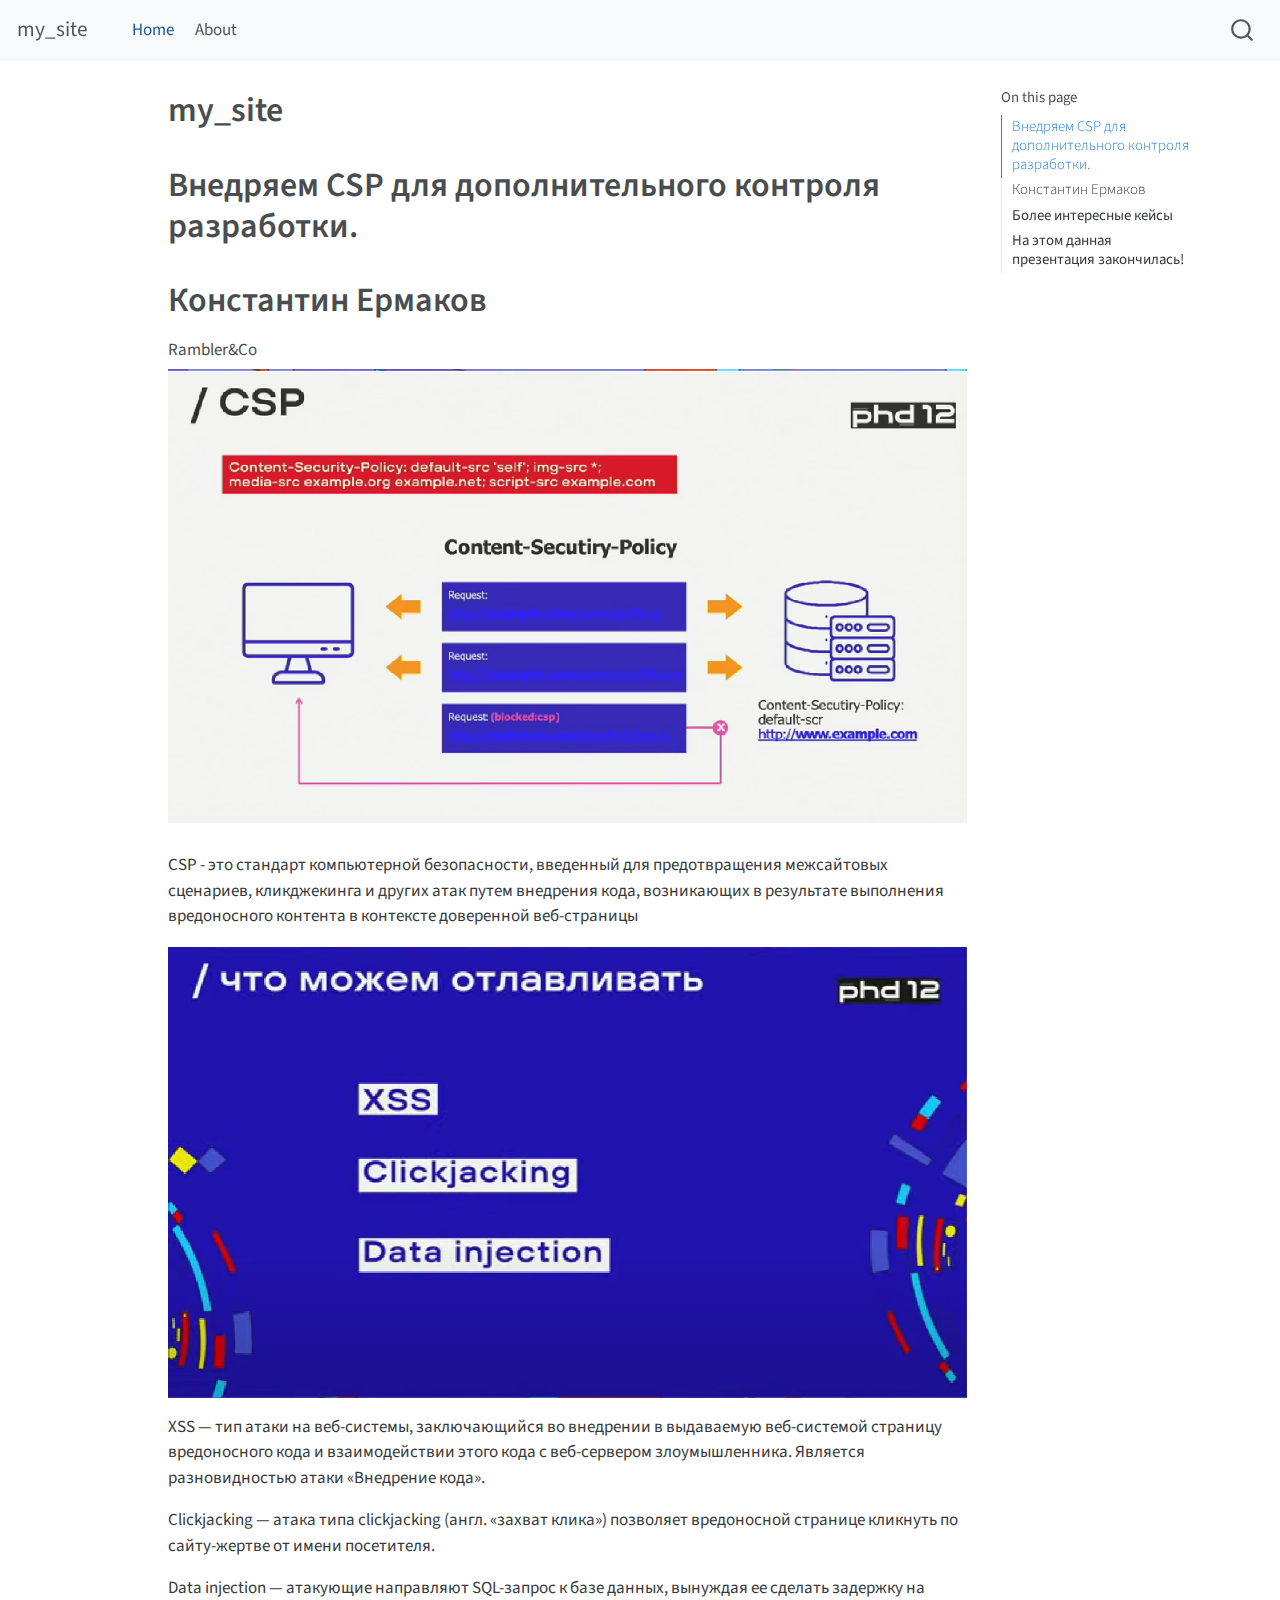
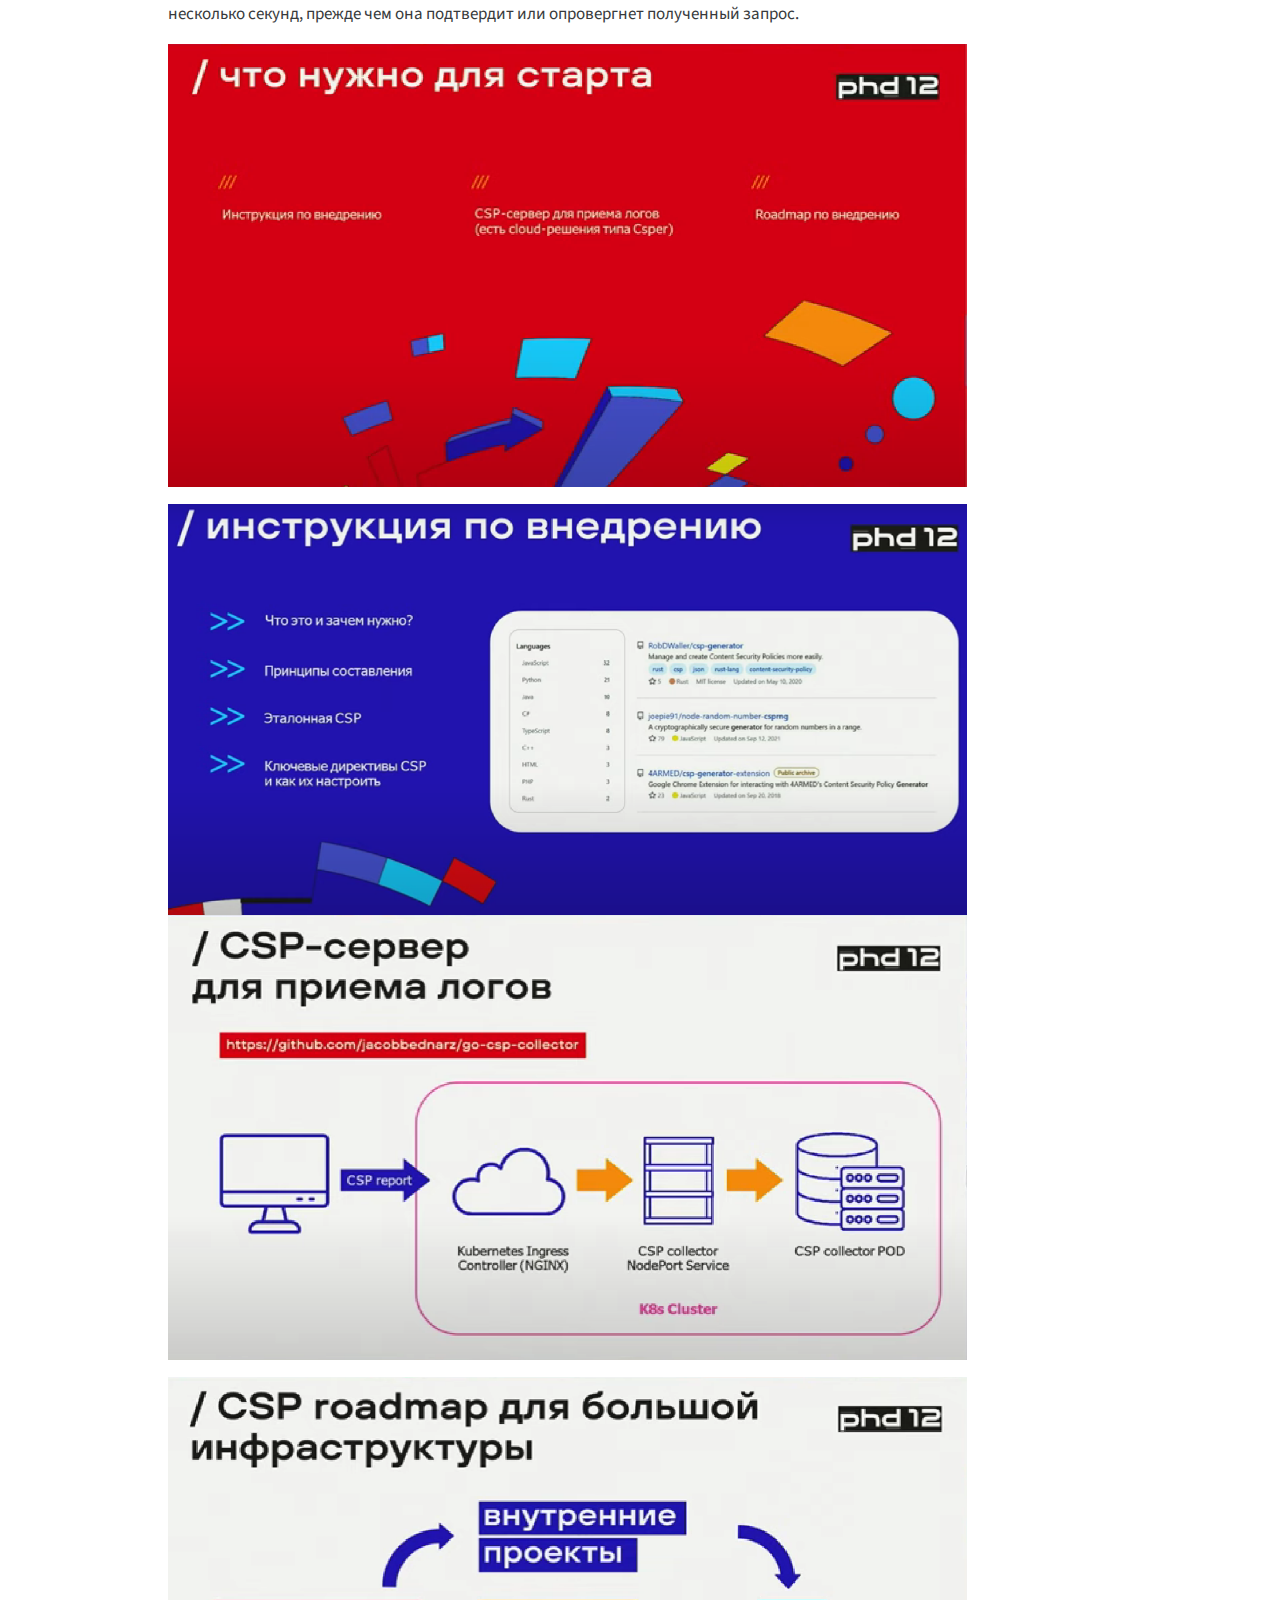
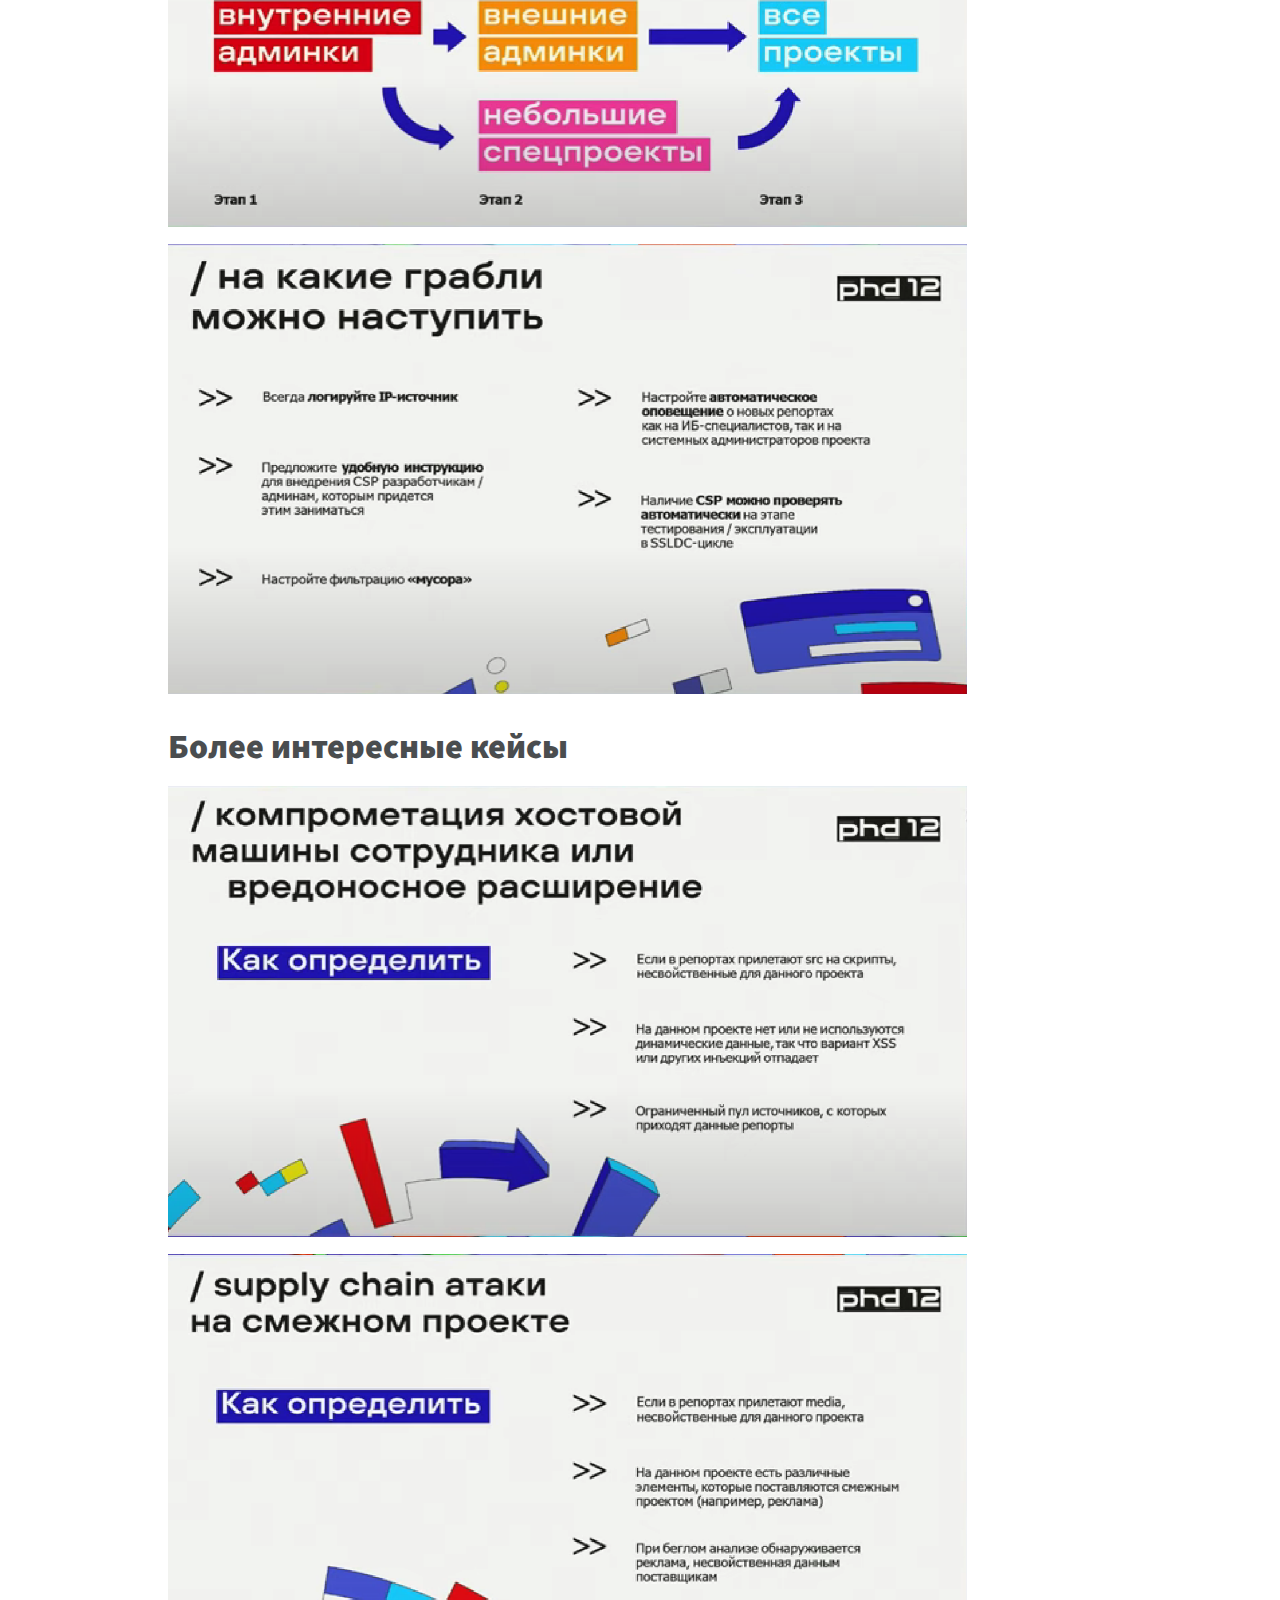
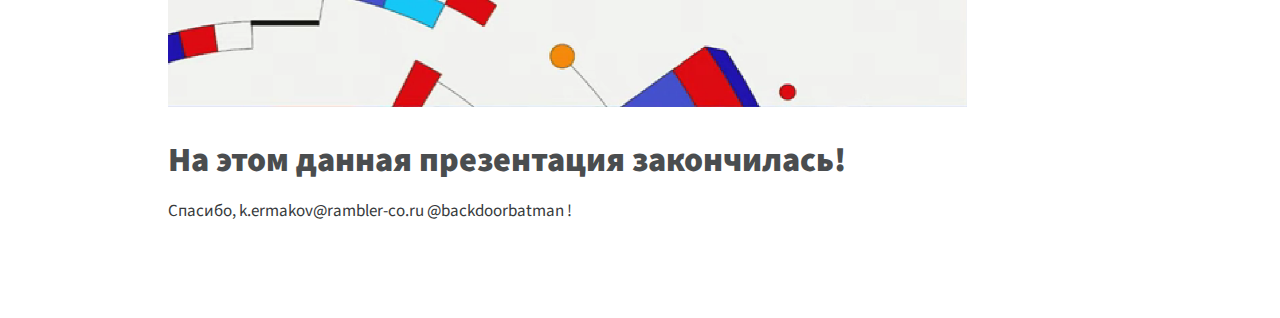
==== docs/index.html @ 633e25b5 "first commit" ====
<!DOCTYPE html>
<html xmlns="http://www.w3.org/1999/xhtml" lang="en" xml:lang="en"><head>

<meta charset="utf-8">
<meta name="generator" content="quarto-1.3.287">

<meta name="viewport" content="width=device-width, initial-scale=1.0, user-scalable=yes">


<title>my_site</title>
<style>
code{white-space: pre-wrap;}
span.smallcaps{font-variant: small-caps;}
div.columns{display: flex; gap: min(4vw, 1.5em);}
div.column{flex: auto; overflow-x: auto;}
div.hanging-indent{margin-left: 1.5em; text-indent: -1.5em;}
ul.task-list{list-style: none;}
ul.task-list li input[type="checkbox"] {
  width: 0.8em;
  margin: 0 0.8em 0.2em -1em; /* quarto-specific, see https://github.com/quarto-dev/quarto-cli/issues/4556 */ 
  vertical-align: middle;
}
</style>


<script src="site_libs/quarto-nav/quarto-nav.js"></script>
<script src="site_libs/quarto-nav/headroom.min.js"></script>
<script src="site_libs/clipboard/clipboard.min.js"></script>
<script src="site_libs/quarto-search/autocomplete.umd.js"></script>
<script src="site_libs/quarto-search/fuse.min.js"></script>
<script src="site_libs/quarto-search/quarto-search.js"></script>
<meta name="quarto:offset" content="./">
<script src="site_libs/quarto-html/quarto.js"></script>
<script src="site_libs/quarto-html/popper.min.js"></script>
<script src="site_libs/quarto-html/tippy.umd.min.js"></script>
<script src="site_libs/quarto-html/anchor.min.js"></script>
<link href="site_libs/quarto-html/tippy.css" rel="stylesheet">
<link href="site_libs/quarto-html/quarto-syntax-highlighting.css" rel="stylesheet" id="quarto-text-highlighting-styles">
<script src="site_libs/bootstrap/bootstrap.min.js"></script>
<link href="site_libs/bootstrap/bootstrap-icons.css" rel="stylesheet">
<link href="site_libs/bootstrap/bootstrap.min.css" rel="stylesheet" id="quarto-bootstrap" data-mode="light">
<script id="quarto-search-options" type="application/json">{
  "location": "navbar",
  "copy-button": false,
  "collapse-after": 3,
  "panel-placement": "end",
  "type": "overlay",
  "limit": 20,
  "language": {
    "search-no-results-text": "No results",
    "search-matching-documents-text": "matching documents",
    "search-copy-link-title": "Copy link to search",
    "search-hide-matches-text": "Hide additional matches",
    "search-more-match-text": "more match in this document",
    "search-more-matches-text": "more matches in this document",
    "search-clear-button-title": "Clear",
    "search-detached-cancel-button-title": "Cancel",
    "search-submit-button-title": "Submit"
  }
}</script>


<link rel="stylesheet" href="styles.css">
</head>

<body class="nav-fixed">

<div id="quarto-search-results"></div>
  <header id="quarto-header" class="headroom fixed-top">
    <nav class="navbar navbar-expand-lg navbar-dark ">
      <div class="navbar-container container-fluid">
      <div class="navbar-brand-container">
    <a class="navbar-brand" href="./index.html">
    <span class="navbar-title">my_site</span>
    </a>
  </div>
            <div id="quarto-search" class="" title="Search"></div>
          <button class="navbar-toggler" type="button" data-bs-toggle="collapse" data-bs-target="#navbarCollapse" aria-controls="navbarCollapse" aria-expanded="false" aria-label="Toggle navigation" onclick="if (window.quartoToggleHeadroom) { window.quartoToggleHeadroom(); }">
  <span class="navbar-toggler-icon"></span>
</button>
          <div class="collapse navbar-collapse" id="navbarCollapse">
            <ul class="navbar-nav navbar-nav-scroll me-auto">
  <li class="nav-item">
    <a class="nav-link active" href="./index.html" rel="" target="" aria-current="page">
 <span class="menu-text">Home</span></a>
  </li>  
  <li class="nav-item">
    <a class="nav-link" href="./about.html" rel="" target="">
 <span class="menu-text">About</span></a>
  </li>  
</ul>
            <div class="quarto-navbar-tools ms-auto">
</div>
          </div> <!-- /navcollapse -->
      </div> <!-- /container-fluid -->
    </nav>
</header>
<!-- content -->
<div id="quarto-content" class="quarto-container page-columns page-rows-contents page-layout-article page-navbar">
<!-- sidebar -->
<!-- margin-sidebar -->
    <div id="quarto-margin-sidebar" class="sidebar margin-sidebar">
        <nav id="TOC" role="doc-toc" class="toc-active">
    <h2 id="toc-title">On this page</h2>
   
  <ul>
  <li><a href="#внедряем-csp-для-дополнительного-контроля-разработки." id="toc-внедряем-csp-для-дополнительного-контроля-разработки." class="nav-link active" data-scroll-target="#внедряем-csp-для-дополнительного-контроля-разработки.">Внедряем CSP для дополнительного контроля разработки.</a></li>
  <li><a href="#константин-ермаков" id="toc-константин-ермаков" class="nav-link" data-scroll-target="#константин-ермаков">Константин Ермаков</a></li>
  <li><a href="#более-интересные-кейсы" id="toc-более-интересные-кейсы" class="nav-link" data-scroll-target="#более-интересные-кейсы"><strong>Более интересные кейсы</strong></a></li>
  <li><a href="#на-этом-данная-презентация-закончилась" id="toc-на-этом-данная-презентация-закончилась" class="nav-link" data-scroll-target="#на-этом-данная-презентация-закончилась"><strong>На этом данная презентация закончилась!</strong></a></li>
  </ul>
</nav>
    </div>
<!-- main -->
<main class="content" id="quarto-document-content">

<header id="title-block-header" class="quarto-title-block default">
<div class="quarto-title">
<h1 class="title">my_site</h1>
</div>



<div class="quarto-title-meta">

    
  
    
  </div>
  

</header>

<section id="внедряем-csp-для-дополнительного-контроля-разработки." class="level1">
<h1>Внедряем CSP для дополнительного контроля разработки.</h1>
</section>
<section id="константин-ермаков" class="level1">
<h1>Константин Ермаков</h1>
<section id="ramblerco" class="level6">
<h6 class="anchored" data-anchor-id="ramblerco">Rambler&amp;Co</h6>
</section>
<section id="section" class="level6">
<h6 class="anchored" data-anchor-id="section"><img src="images/image-2027950571.png" class="quarto-discovered-preview-image img-fluid"></h6>
<p>CSP - это стандарт компьютерной безопасности, введенный для предотвращения межсайтовых сценариев, кликджекинга и других атак путем внедрения кода, возникающих в результате выполнения вредоносного контента в контексте доверенной веб-страницы</p>
<p><img src="images/image-1631542335.png" class="img-fluid"></p>
<p>XSS — тип атаки на веб-системы, заключающийся во внедрении в выдаваемую веб-системой страницу вредоносного кода и взаимодействии этого кода с веб-сервером злоумышленника. Является разновидностью атаки «Внедрение кода».</p>
<p>Clickjacking — атака типа clickjacking (англ. «захват клика») позволяет вредоносной странице кликнуть по сайту-жертве от имени посетителя.</p>
<p>Data injection — aтакующие направляют SQL-запрос к базе данных, вынуждая ее сделать задержку на несколько секунд, прежде чем она подтвердит или опровергнет полученный запрос.</p>
<p><img src="images/image-40465719.png" class="img-fluid"></p>
<p><img src="images/image-262058201.png" class="img-fluid"> <img src="images/image-1622936793.png" class="img-fluid"></p>
<p><img src="images/image-1318383426.png" class="img-fluid"></p>
<p><img src="images/image-1396590073.png" class="img-fluid"></p>
</section>
</section>
<section id="более-интересные-кейсы" class="level1">
<h1><strong>Более интересные кейсы</strong></h1>
<p><img src="images/image-862087005.png" class="img-fluid"></p>
<p><img src="images/image-1513491828.png" class="img-fluid"></p>
</section>
<section id="на-этом-данная-презентация-закончилась" class="level1">
<h1><strong>На этом данная презентация закончилась!</strong></h1>
<p>Спасибо, k.ermakov@rambler-co.ru <span class="citation" data-cites="backdoorbatman">@backdoorbatman</span> !</p>


</section>

</main> <!-- /main -->
<script id="quarto-html-after-body" type="application/javascript">
window.document.addEventListener("DOMContentLoaded", function (event) {
  const toggleBodyColorMode = (bsSheetEl) => {
    const mode = bsSheetEl.getAttribute("data-mode");
    const bodyEl = window.document.querySelector("body");
    if (mode === "dark") {
      bodyEl.classList.add("quarto-dark");
      bodyEl.classList.remove("quarto-light");
    } else {
      bodyEl.classList.add("quarto-light");
      bodyEl.classList.remove("quarto-dark");
    }
  }
  const toggleBodyColorPrimary = () => {
    const bsSheetEl = window.document.querySelector("link#quarto-bootstrap");
    if (bsSheetEl) {
      toggleBodyColorMode(bsSheetEl);
    }
  }
  toggleBodyColorPrimary();  
  const icon = "";
  const anchorJS = new window.AnchorJS();
  anchorJS.options = {
    placement: 'right',
    icon: icon
  };
  anchorJS.add('.anchored');
  const isCodeAnnotation = (el) => {
    for (const clz of el.classList) {
      if (clz.startsWith('code-annotation-')) {                     
        return true;
      }
    }
    return false;
  }
  const clipboard = new window.ClipboardJS('.code-copy-button', {
    text: function(trigger) {
      const codeEl = trigger.previousElementSibling.cloneNode(true);
      for (const childEl of codeEl.children) {
        if (isCodeAnnotation(childEl)) {
          childEl.remove();
        }
      }
      return codeEl.innerText;
    }
  });
  clipboard.on('success', function(e) {
    // button target
    const button = e.trigger;
    // don't keep focus
    button.blur();
    // flash "checked"
    button.classList.add('code-copy-button-checked');
    var currentTitle = button.getAttribute("title");
    button.setAttribute("title", "Copied!");
    let tooltip;
    if (window.bootstrap) {
      button.setAttribute("data-bs-toggle", "tooltip");
      button.setAttribute("data-bs-placement", "left");
      button.setAttribute("data-bs-title", "Copied!");
      tooltip = new bootstrap.Tooltip(button, 
        { trigger: "manual", 
          customClass: "code-copy-button-tooltip",
          offset: [0, -8]});
      tooltip.show();    
    }
    setTimeout(function() {
      if (tooltip) {
        tooltip.hide();
        button.removeAttribute("data-bs-title");
        button.removeAttribute("data-bs-toggle");
        button.removeAttribute("data-bs-placement");
      }
      button.setAttribute("title", currentTitle);
      button.classList.remove('code-copy-button-checked');
    }, 1000);
    // clear code selection
    e.clearSelection();
  });
  function tippyHover(el, contentFn) {
    const config = {
      allowHTML: true,
      content: contentFn,
      maxWidth: 500,
      delay: 100,
      arrow: false,
      appendTo: function(el) {
          return el.parentElement;
      },
      interactive: true,
      interactiveBorder: 10,
      theme: 'quarto',
      placement: 'bottom-start'
    };
    window.tippy(el, config); 
  }
  const noterefs = window.document.querySelectorAll('a[role="doc-noteref"]');
  for (var i=0; i<noterefs.length; i++) {
    const ref = noterefs[i];
    tippyHover(ref, function() {
      // use id or data attribute instead here
      let href = ref.getAttribute('data-footnote-href') || ref.getAttribute('href');
      try { href = new URL(href).hash; } catch {}
      const id = href.replace(/^#\/?/, "");
      const note = window.document.getElementById(id);
      return note.innerHTML;
    });
  }
      let selectedAnnoteEl;
      const selectorForAnnotation = ( cell, annotation) => {
        let cellAttr = 'data-code-cell="' + cell + '"';
        let lineAttr = 'data-code-annotation="' +  annotation + '"';
        const selector = 'span[' + cellAttr + '][' + lineAttr + ']';
        return selector;
      }
      const selectCodeLines = (annoteEl) => {
        const doc = window.document;
        const targetCell = annoteEl.getAttribute("data-target-cell");
        const targetAnnotation = annoteEl.getAttribute("data-target-annotation");
        const annoteSpan = window.document.querySelector(selectorForAnnotation(targetCell, targetAnnotation));
        const lines = annoteSpan.getAttribute("data-code-lines").split(",");
        const lineIds = lines.map((line) => {
          return targetCell + "-" + line;
        })
        let top = null;
        let height = null;
        let parent = null;
        if (lineIds.length > 0) {
            //compute the position of the single el (top and bottom and make a div)
            const el = window.document.getElementById(lineIds[0]);
            top = el.offsetTop;
            height = el.offsetHeight;
            parent = el.parentElement.parentElement;
          if (lineIds.length > 1) {
            const lastEl = window.document.getElementById(lineIds[lineIds.length - 1]);
            const bottom = lastEl.offsetTop + lastEl.offsetHeight;
            height = bottom - top;
          }
          if (top !== null && height !== null && parent !== null) {
            // cook up a div (if necessary) and position it 
            let div = window.document.getElementById("code-annotation-line-highlight");
            if (div === null) {
              div = window.document.createElement("div");
              div.setAttribute("id", "code-annotation-line-highlight");
              div.style.position = 'absolute';
              parent.appendChild(div);
            }
            div.style.top = top - 2 + "px";
            div.style.height = height + 4 + "px";
            let gutterDiv = window.document.getElementById("code-annotation-line-highlight-gutter");
            if (gutterDiv === null) {
              gutterDiv = window.document.createElement("div");
              gutterDiv.setAttribute("id", "code-annotation-line-highlight-gutter");
              gutterDiv.style.position = 'absolute';
              const codeCell = window.document.getElementById(targetCell);
              const gutter = codeCell.querySelector('.code-annotation-gutter');
              gutter.appendChild(gutterDiv);
            }
            gutterDiv.style.top = top - 2 + "px";
            gutterDiv.style.height = height + 4 + "px";
          }
          selectedAnnoteEl = annoteEl;
        }
      };
      const unselectCodeLines = () => {
        const elementsIds = ["code-annotation-line-highlight", "code-annotation-line-highlight-gutter"];
        elementsIds.forEach((elId) => {
          const div = window.document.getElementById(elId);
          if (div) {
            div.remove();
          }
        });
        selectedAnnoteEl = undefined;
      };
      // Attach click handler to the DT
      const annoteDls = window.document.querySelectorAll('dt[data-target-cell]');
      for (const annoteDlNode of annoteDls) {
        annoteDlNode.addEventListener('click', (event) => {
          const clickedEl = event.target;
          if (clickedEl !== selectedAnnoteEl) {
            unselectCodeLines();
            const activeEl = window.document.querySelector('dt[data-target-cell].code-annotation-active');
            if (activeEl) {
              activeEl.classList.remove('code-annotation-active');
            }
            selectCodeLines(clickedEl);
            clickedEl.classList.add('code-annotation-active');
          } else {
            // Unselect the line
            unselectCodeLines();
            clickedEl.classList.remove('code-annotation-active');
          }
        });
      }
  const findCites = (el) => {
    const parentEl = el.parentElement;
    if (parentEl) {
      const cites = parentEl.dataset.cites;
      if (cites) {
        return {
          el,
          cites: cites.split(' ')
        };
      } else {
        return findCites(el.parentElement)
      }
    } else {
      return undefined;
    }
  };
  var bibliorefs = window.document.querySelectorAll('a[role="doc-biblioref"]');
  for (var i=0; i<bibliorefs.length; i++) {
    const ref = bibliorefs[i];
    const citeInfo = findCites(ref);
    if (citeInfo) {
      tippyHover(citeInfo.el, function() {
        var popup = window.document.createElement('div');
        citeInfo.cites.forEach(function(cite) {
          var citeDiv = window.document.createElement('div');
          citeDiv.classList.add('hanging-indent');
          citeDiv.classList.add('csl-entry');
          var biblioDiv = window.document.getElementById('ref-' + cite);
          if (biblioDiv) {
            citeDiv.innerHTML = biblioDiv.innerHTML;
          }
          popup.appendChild(citeDiv);
        });
        return popup.innerHTML;
      });
    }
  }
});
</script>
</div> <!-- /content -->



</body></html>
---- docs/site_libs/quarto-html/tippy.css ----
.tippy-box[data-animation=fade][data-state=hidden]{opacity:0}[data-tippy-root]{max-width:calc(100vw - 10px)}.tippy-box{position:relative;background-color:#333;color:#fff;border-radius:4px;font-size:14px;line-height:1.4;white-space:normal;outline:0;transition-property:transform,visibility,opacity}.tippy-box[data-placement^=top]>.tippy-arrow{bottom:0}.tippy-box[data-placement^=top]>.tippy-arrow:before{bottom:-7px;left:0;border-width:8px 8px 0;border-top-color:initial;transform-origin:center top}.tippy-box[data-placement^=bottom]>.tippy-arrow{top:0}.tippy-box[data-placement^=bottom]>.tippy-arrow:before{top:-7px;left:0;border-width:0 8px 8px;border-bottom-color:initial;transform-origin:center bottom}.tippy-box[data-placement^=left]>.tippy-arrow{right:0}.tippy-box[data-placement^=left]>.tippy-arrow:before{border-width:8px 0 8px 8px;border-left-color:initial;right:-7px;transform-origin:center left}.tippy-box[data-placement^=right]>.tippy-arrow{left:0}.tippy-box[data-placement^=right]>.tippy-arrow:before{left:-7px;border-width:8px 8px 8px 0;border-right-color:initial;transform-origin:center right}.tippy-box[data-inertia][data-state=visible]{transition-timing-function:cubic-bezier(.54,1.5,.38,1.11)}.tippy-arrow{width:16px;height:16px;color:#333}.tippy-arrow:before{content:"";position:absolute;border-color:transparent;border-style:solid}.tippy-content{position:relative;padding:5px 9px;z-index:1}
---- docs/site_libs/quarto-html/quarto-syntax-highlighting.css ----
/* quarto syntax highlight colors */
:root {
  --quarto-hl-ot-color: #003B4F;
  --quarto-hl-at-color: #657422;
  --quarto-hl-ss-color: #20794D;
  --quarto-hl-an-color: #5E5E5E;
  --quarto-hl-fu-color: #4758AB;
  --quarto-hl-st-color: #20794D;
  --quarto-hl-cf-color: #003B4F;
  --quarto-hl-op-color: #5E5E5E;
  --quarto-hl-er-color: #AD0000;
  --quarto-hl-bn-color: #AD0000;
  --quarto-hl-al-color: #AD0000;
  --quarto-hl-va-color: #111111;
  --quarto-hl-bu-color: inherit;
  --quarto-hl-ex-color: inherit;
  --quarto-hl-pp-color: #AD0000;
  --quarto-hl-in-color: #5E5E5E;
  --quarto-hl-vs-color: #20794D;
  --quarto-hl-wa-color: #5E5E5E;
  --quarto-hl-do-color: #5E5E5E;
  --quarto-hl-im-color: #00769E;
  --quarto-hl-ch-color: #20794D;
  --quarto-hl-dt-color: #AD0000;
  --quarto-hl-fl-color: #AD0000;
  --quarto-hl-co-color: #5E5E5E;
  --quarto-hl-cv-color: #5E5E5E;
  --quarto-hl-cn-color: #8f5902;
  --quarto-hl-sc-color: #5E5E5E;
  --quarto-hl-dv-color: #AD0000;
  --quarto-hl-kw-color: #003B4F;
}

/* other quarto variables */
:root {
  --quarto-font-monospace: SFMono-Regular, Menlo, Monaco, Consolas, "Liberation Mono", "Courier New", monospace;
}

pre > code.sourceCode > span {
  color: #003B4F;
}

code span {
  color: #003B4F;
}

code.sourceCode > span {
  color: #003B4F;
}

div.sourceCode,
div.sourceCode pre.sourceCode {
  color: #003B4F;
}

code span.ot {
  color: #003B4F;
  font-style: inherit;
}

code span.at {
  color: #657422;
  font-style: inherit;
}

code span.ss {
  color: #20794D;
  font-style: inherit;
}

code span.an {
  color: #5E5E5E;
  font-style: inherit;
}

code span.fu {
  color: #4758AB;
  font-style: inherit;
}

code span.st {
  color: #20794D;
  font-style: inherit;
}

code span.cf {
  color: #003B4F;
  font-style: inherit;
}

code span.op {
  color: #5E5E5E;
  font-style: inherit;
}

code span.er {
  color: #AD0000;
  font-style: inherit;
}

code span.bn {
  color: #AD0000;
  font-style: inherit;
}

code span.al {
  color: #AD0000;
  font-style: inherit;
}

code span.va {
  color: #111111;
  font-style: inherit;
}

code span.bu {
  font-style: inherit;
}

code span.ex {
  font-style: inherit;
}

code span.pp {
  color: #AD0000;
  font-style: inherit;
}

code span.in {
  color: #5E5E5E;
  font-style: inherit;
}

code span.vs {
  color: #20794D;
  font-style: inherit;
}

code span.wa {
  color: #5E5E5E;
  font-style: italic;
}

code span.do {
  color: #5E5E5E;
  font-style: italic;
}

code span.im {
  color: #00769E;
  font-style: inherit;
}

code span.ch {
  color: #20794D;
  font-style: inherit;
}

code span.dt {
  color: #AD0000;
  font-style: inherit;
}

code span.fl {
  color: #AD0000;
  font-style: inherit;
}

code span.co {
  color: #5E5E5E;
  font-style: inherit;
}

code span.cv {
  color: #5E5E5E;
  font-style: italic;
}

code span.cn {
  color: #8f5902;
  font-style: inherit;
}

code span.sc {
  color: #5E5E5E;
  font-style: inherit;
}

code span.dv {
  color: #AD0000;
  font-style: inherit;
}

code span.kw {
  color: #003B4F;
  font-style: inherit;
}

.prevent-inlining {
  content: "</";
}

/*# sourceMappingURL=debc5d5d77c3f9108843748ff7464032.css.map */
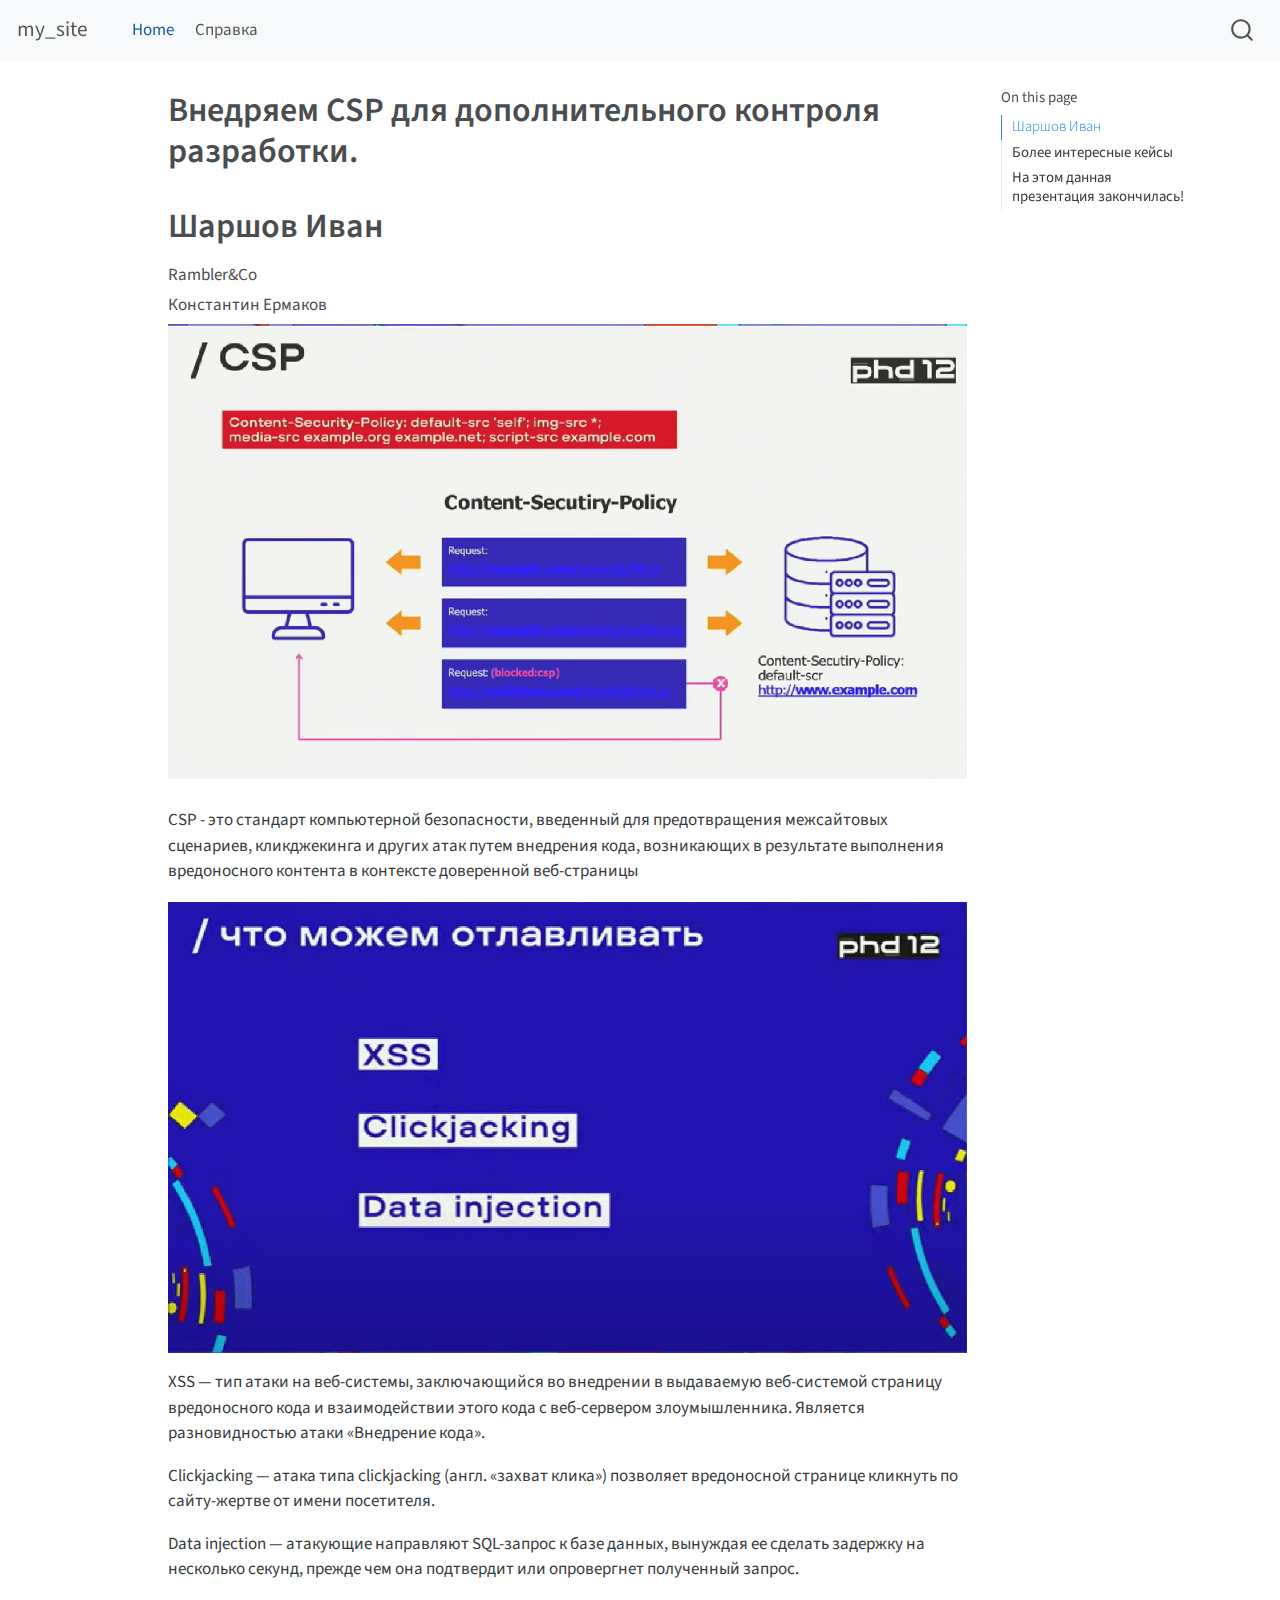
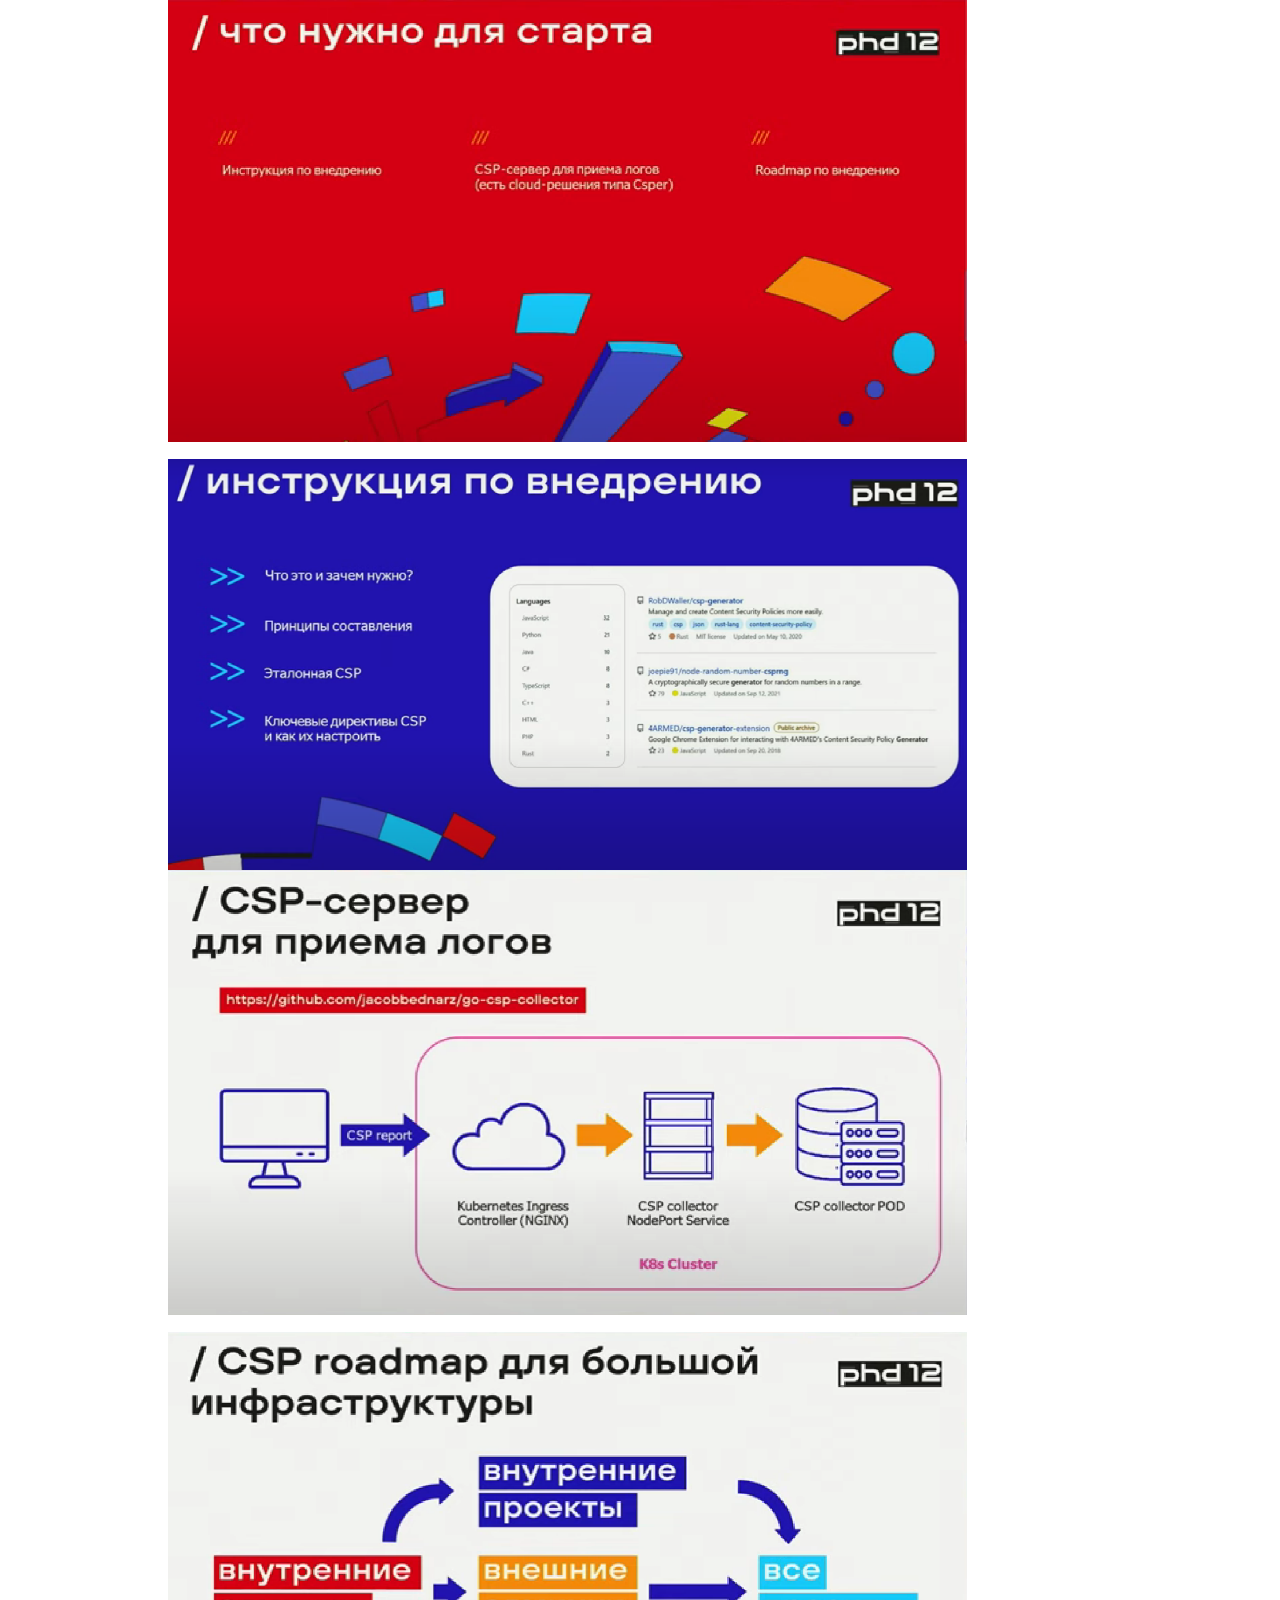
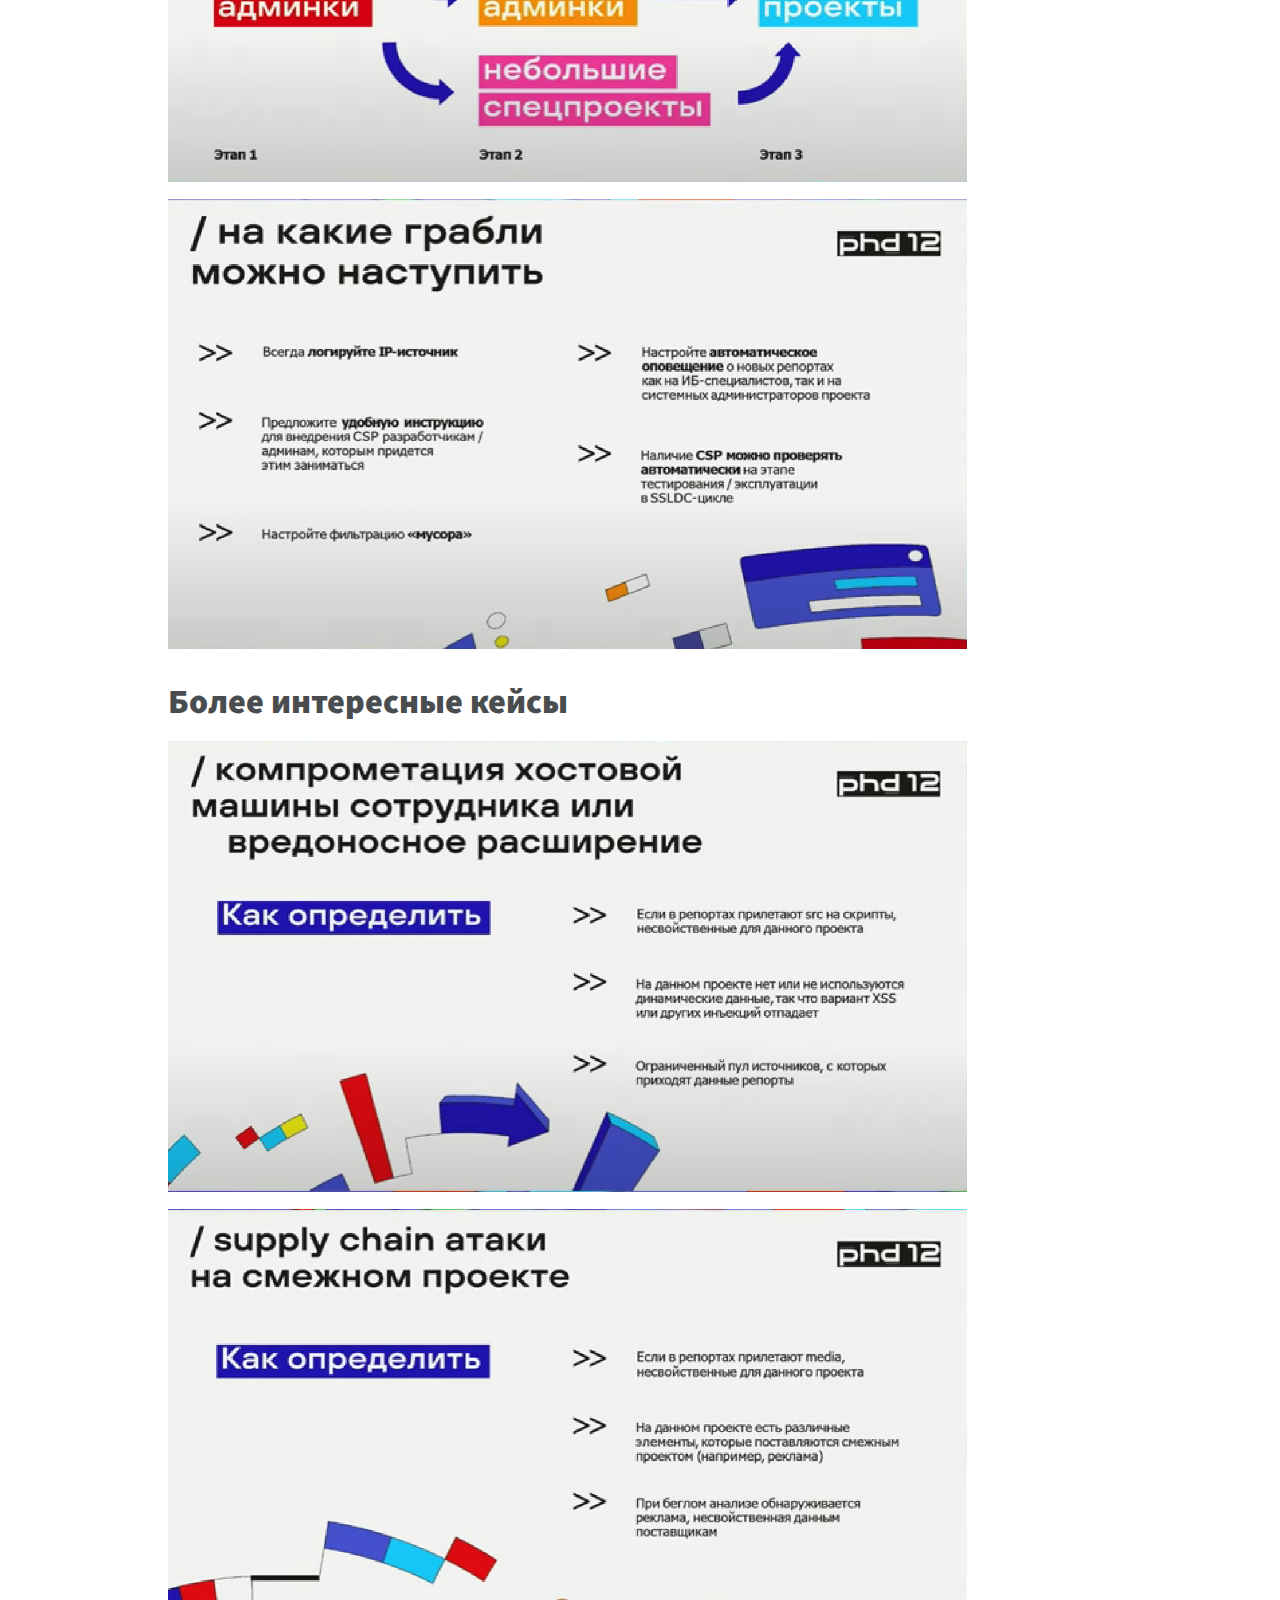
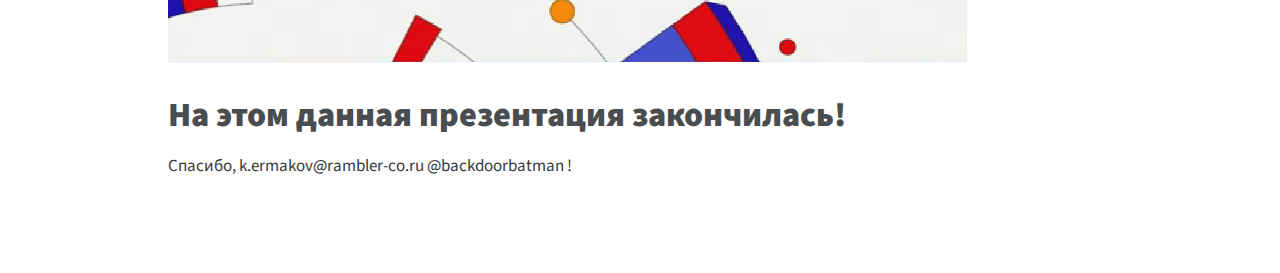
==== commit 77d972fe: "Исправил текст" ====
--- a/docs/index.html
+++ b/docs/index.html
@@ -7,7 +7,7 @@
 <meta name="viewport" content="width=device-width, initial-scale=1.0, user-scalable=yes">
 
 
-<title>my_site</title>
+<title>my_site - Внедряем CSP для дополнительного контроля разработки.</title>
 <style>
 code{white-space: pre-wrap;}
 span.smallcaps{font-variant: small-caps;}
@@ -86,7 +86,7 @@
   </li>  
   <li class="nav-item">
     <a class="nav-link" href="./about.html" rel="" target="">
- <span class="menu-text">About</span></a>
+ <span class="menu-text">Справка</span></a>
   </li>  
 </ul>
             <div class="quarto-navbar-tools ms-auto">
@@ -104,8 +104,7 @@
     <h2 id="toc-title">On this page</h2>
    
   <ul>
-  <li><a href="#внедряем-csp-для-дополнительного-контроля-разработки." id="toc-внедряем-csp-для-дополнительного-контроля-разработки." class="nav-link active" data-scroll-target="#внедряем-csp-для-дополнительного-контроля-разработки.">Внедряем CSP для дополнительного контроля разработки.</a></li>
-  <li><a href="#константин-ермаков" id="toc-константин-ермаков" class="nav-link" data-scroll-target="#константин-ермаков">Константин Ермаков</a></li>
+  <li><a href="#шаршов-иван" id="toc-шаршов-иван" class="nav-link active" data-scroll-target="#шаршов-иван">Шаршов Иван</a></li>
   <li><a href="#более-интересные-кейсы" id="toc-более-интересные-кейсы" class="nav-link" data-scroll-target="#более-интересные-кейсы"><strong>Более интересные кейсы</strong></a></li>
   <li><a href="#на-этом-данная-презентация-закончилась" id="toc-на-этом-данная-презентация-закончилась" class="nav-link" data-scroll-target="#на-этом-данная-презентация-закончилась"><strong>На этом данная презентация закончилась!</strong></a></li>
   </ul>
@@ -116,7 +115,7 @@
 
 <header id="title-block-header" class="quarto-title-block default">
 <div class="quarto-title">
-<h1 class="title">my_site</h1>
+<h1 class="title">Внедряем CSP для дополнительного контроля разработки.</h1>
 </div>
 
 
@@ -131,13 +130,13 @@
 
 </header>
 
-<section id="внедряем-csp-для-дополнительного-контроля-разработки." class="level1">
-<h1>Внедряем CSP для дополнительного контроля разработки.</h1>
-</section>
-<section id="константин-ермаков" class="level1">
-<h1>Константин Ермаков</h1>
+<section id="шаршов-иван" class="level1">
+<h1>Шаршов Иван</h1>
 <section id="ramblerco" class="level6">
 <h6 class="anchored" data-anchor-id="ramblerco">Rambler&amp;Co</h6>
+</section>
+<section id="константин-ермаков" class="level6">
+<h6 class="anchored" data-anchor-id="константин-ермаков">Константин Ермаков</h6>
 </section>
 <section id="section" class="level6">
 <h6 class="anchored" data-anchor-id="section"><img src="images/image-2027950571.png" class="quarto-discovered-preview-image img-fluid"></h6>
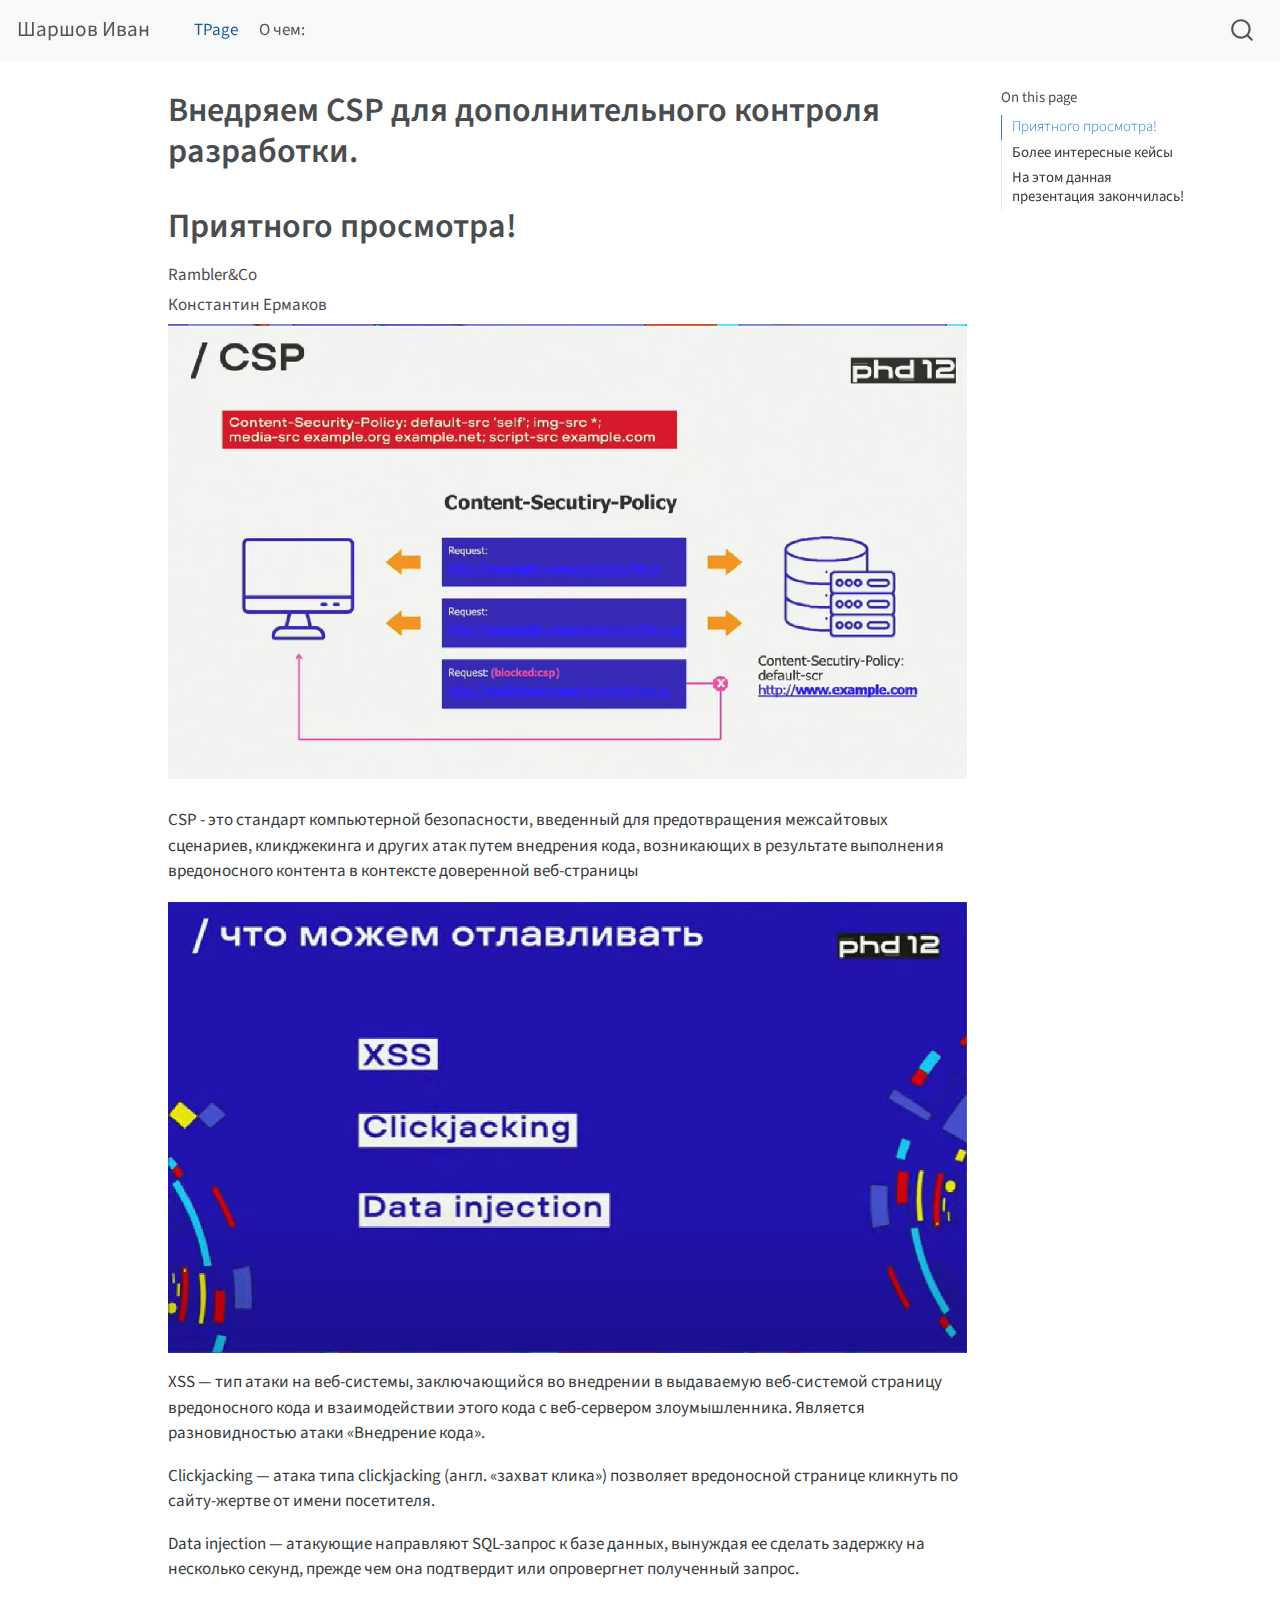
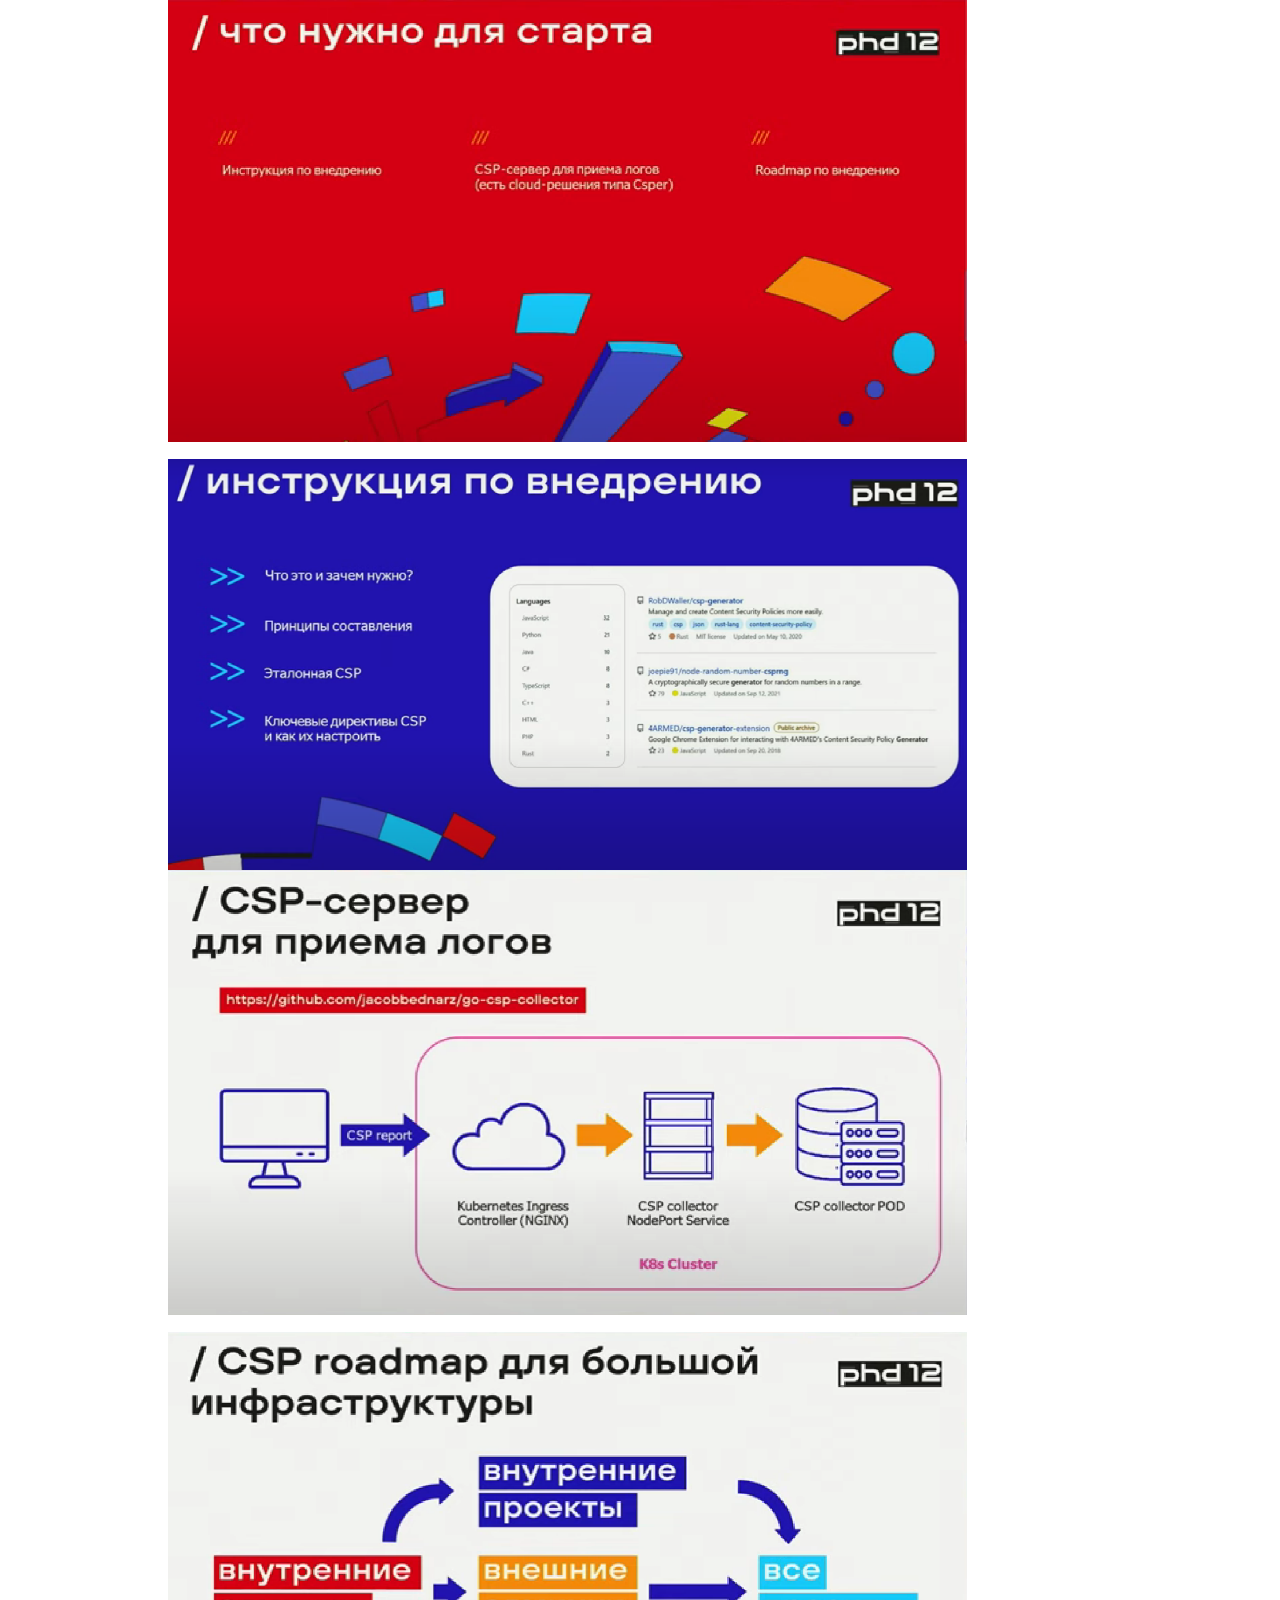
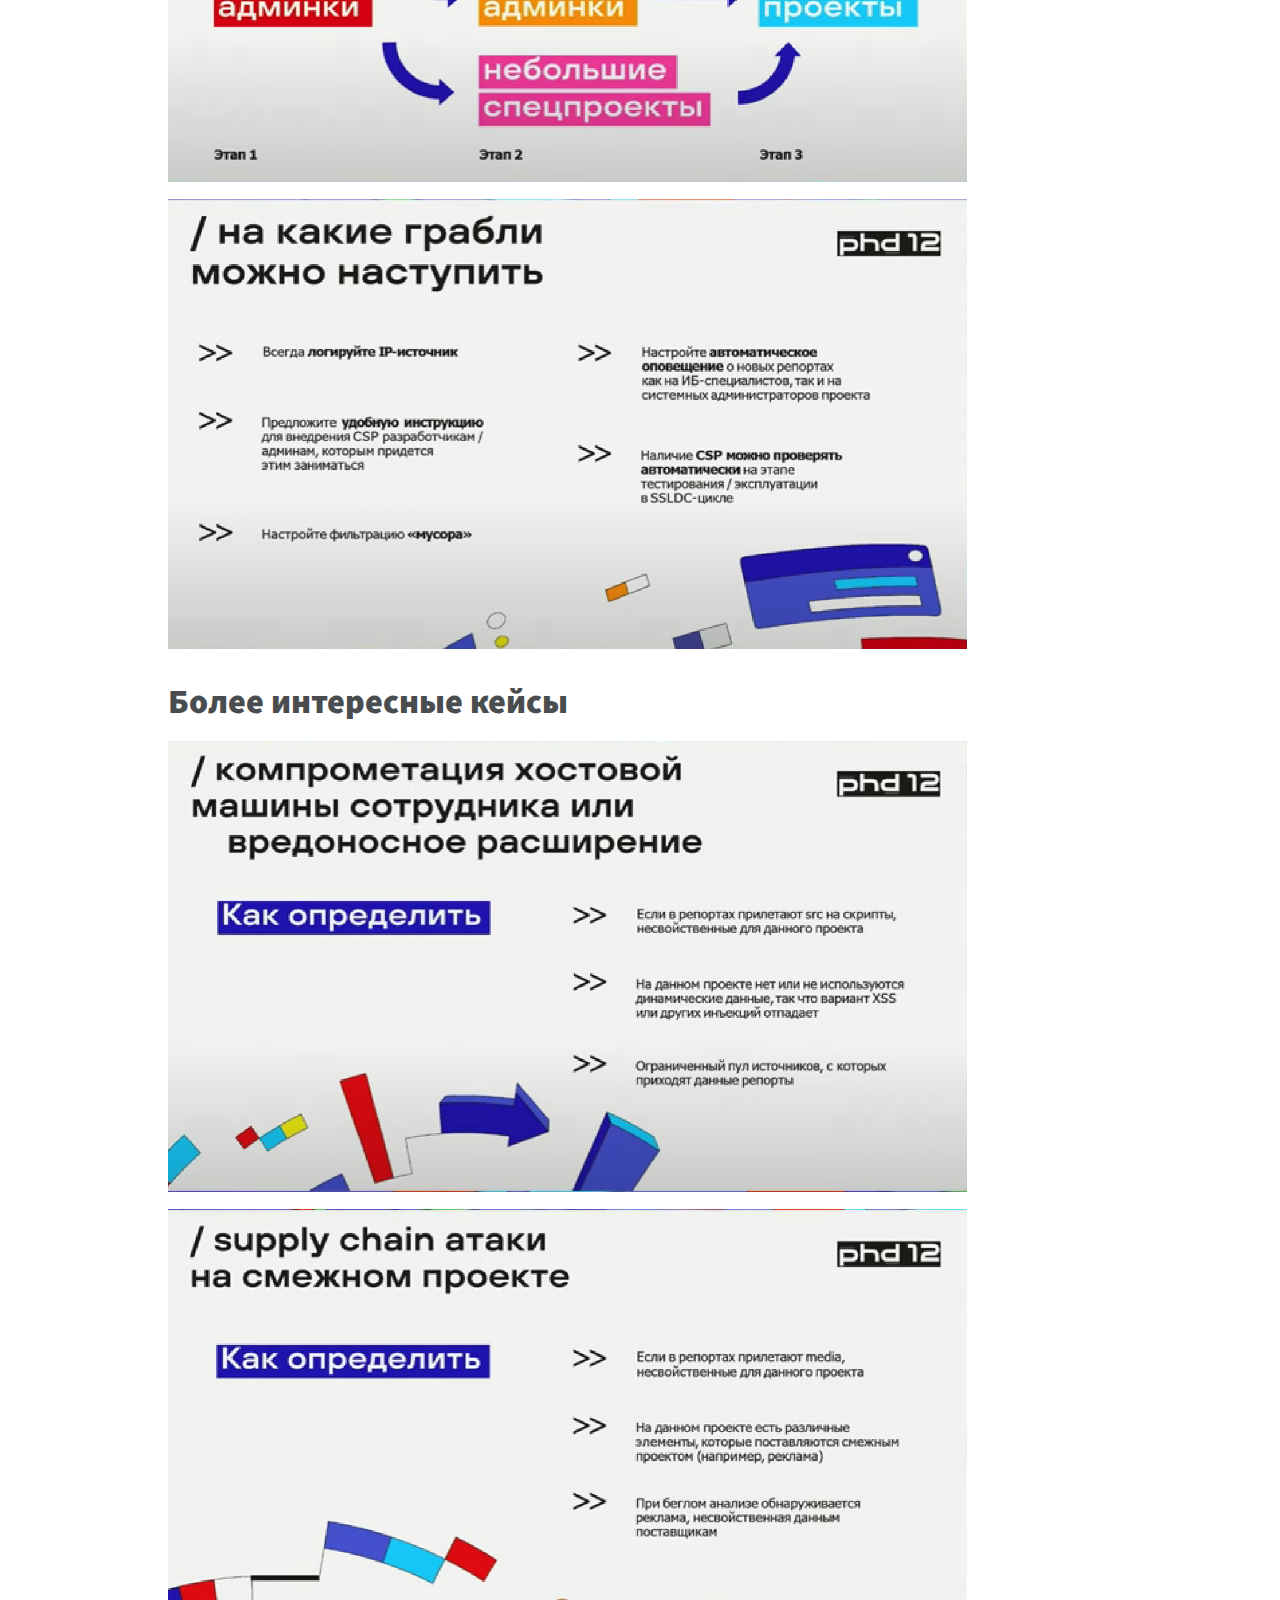
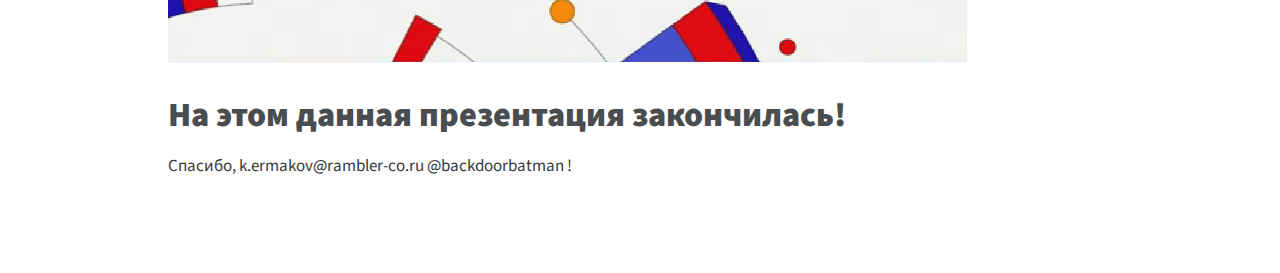
==== commit 42c5608c: "ф" ====
--- a/docs/index.html
+++ b/docs/index.html
@@ -7,7 +7,7 @@
 <meta name="viewport" content="width=device-width, initial-scale=1.0, user-scalable=yes">
 
 
-<title>my_site - Внедряем CSP для дополнительного контроля разработки.</title>
+<title>Шаршов Иван - Внедряем CSP для дополнительного контроля разработки.</title>
 <style>
 code{white-space: pre-wrap;}
 span.smallcaps{font-variant: small-caps;}
@@ -71,7 +71,7 @@
       <div class="navbar-container container-fluid">
       <div class="navbar-brand-container">
     <a class="navbar-brand" href="./index.html">
-    <span class="navbar-title">my_site</span>
+    <span class="navbar-title">Шаршов Иван</span>
     </a>
   </div>
             <div id="quarto-search" class="" title="Search"></div>
@@ -82,11 +82,11 @@
             <ul class="navbar-nav navbar-nav-scroll me-auto">
   <li class="nav-item">
     <a class="nav-link active" href="./index.html" rel="" target="" aria-current="page">
- <span class="menu-text">Home</span></a>
+ <span class="menu-text">TPage</span></a>
   </li>  
   <li class="nav-item">
     <a class="nav-link" href="./about.html" rel="" target="">
- <span class="menu-text">Справка</span></a>
+ <span class="menu-text">О чем:</span></a>
   </li>  
 </ul>
             <div class="quarto-navbar-tools ms-auto">
@@ -104,7 +104,7 @@
     <h2 id="toc-title">On this page</h2>
    
   <ul>
-  <li><a href="#шаршов-иван" id="toc-шаршов-иван" class="nav-link active" data-scroll-target="#шаршов-иван">Шаршов Иван</a></li>
+  <li><a href="#приятного-просмотра" id="toc-приятного-просмотра" class="nav-link active" data-scroll-target="#приятного-просмотра">Приятного просмотра!</a></li>
   <li><a href="#более-интересные-кейсы" id="toc-более-интересные-кейсы" class="nav-link" data-scroll-target="#более-интересные-кейсы"><strong>Более интересные кейсы</strong></a></li>
   <li><a href="#на-этом-данная-презентация-закончилась" id="toc-на-этом-данная-презентация-закончилась" class="nav-link" data-scroll-target="#на-этом-данная-презентация-закончилась"><strong>На этом данная презентация закончилась!</strong></a></li>
   </ul>
@@ -130,8 +130,8 @@
 
 </header>
 
-<section id="шаршов-иван" class="level1">
-<h1>Шаршов Иван</h1>
+<section id="приятного-просмотра" class="level1">
+<h1>Приятного просмотра!</h1>
 <section id="ramblerco" class="level6">
 <h6 class="anchored" data-anchor-id="ramblerco">Rambler&amp;Co</h6>
 </section>
